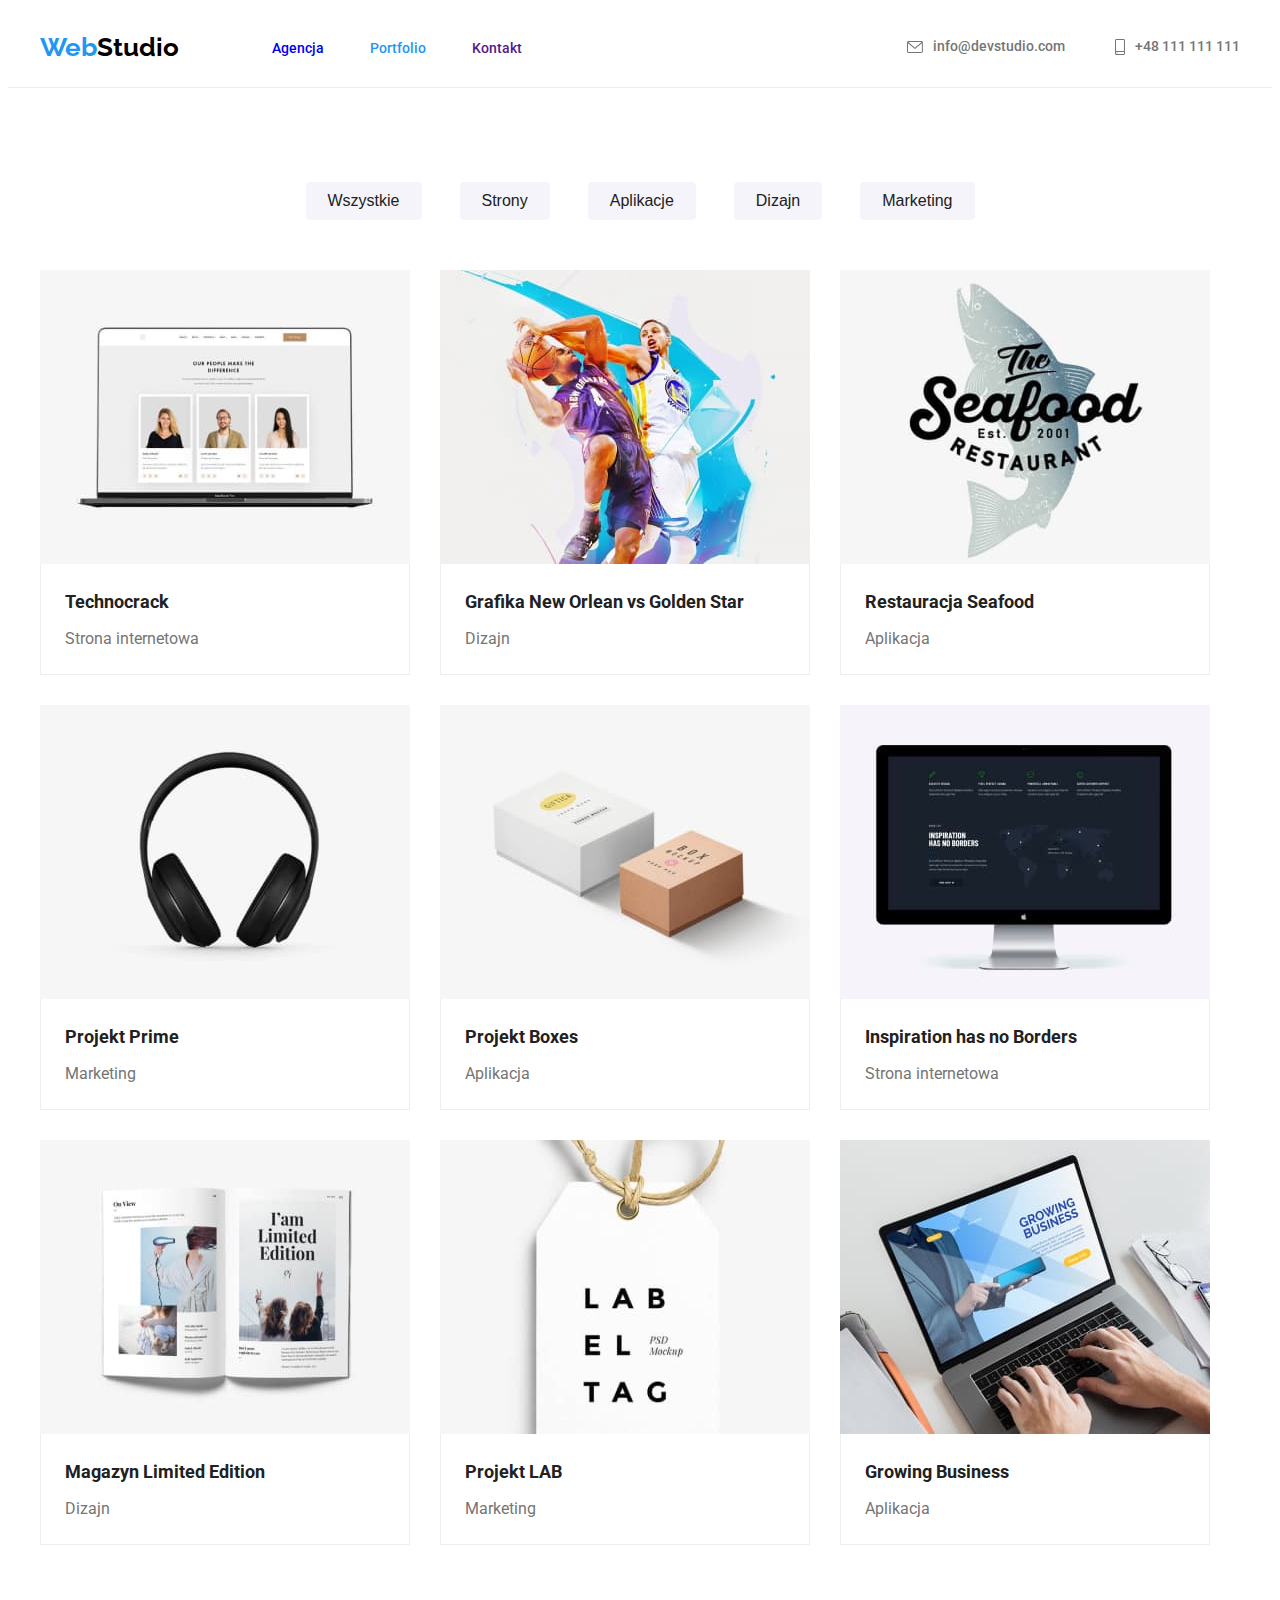
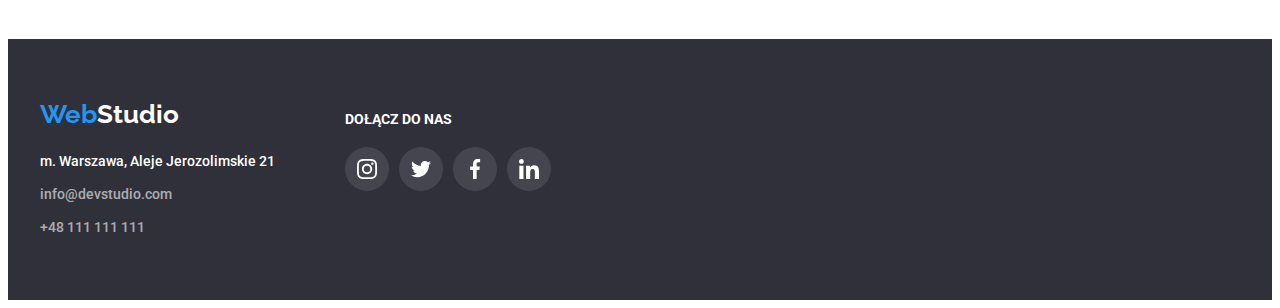
==== portfolio.html @ 4ce4a79e "hw5 created" ====
<!DOCTYPE html>
<html lang="pl">
  <head>
    <meta charset="UTF-8" />
    <title>Portfolio</title>
    <link rel="preconnect" href="https://fonts.googleapis.com" />
    <link rel="preconnect" href="https://fonts.gstatic.com" crossorigin />
    <link
      href="https://fonts.googleapis.com/css2?family=Raleway:wght@700&family=Roboto:wght@400;500;700;900&display=swap"
      rel="stylesheet"
    />

    <link
      rel="stylesheet"
      href="https://cdnjs.cloudflare.com/ajax/libs/modern-normalize/1.1.0/modern-normalize.min.css"
      integrity="sha512-wpPYUAdjBVSE4KJnH1VR1HeZfpl1ub8YT/NKx4PuQ5NmX2tKuGu6U/JRp5y+Y8XG2tV+wKQpNHVUX03MfMFn9Q=="
      crossorigin="anonymous"
      referrerpolicy="no-referrer"
    />

    <link rel="stylesheet" href="./css/styles.css" />
  </head>
  <body>
    <header class="header">
      <div class="container flex">
        <a class="link logo" href="./index.html">
          <span class="logo-blue">Web</span>Studio
        </a>
        <nav class="nav-menu">
          <ul class="list flex">
            <li><a class="link" href="./index.html">Agencja</a></li>
            <li>
              <a class="link active" href="./portfolio.html">Portfolio</a>
            </li>
            <li><a class="link" href="">Kontakt</a></li>
          </ul>
        </nav>
        <div class="contacts">
          <ul class="list flex">
            <li>
              <a class="link contact flex" href="mailto:info@devstudio.com"
                ><svg class="icon" height="12px" width="16px">
                  <use href="./images/icons.svg#icon-envelope"></use>
                </svg>
                <div>info@devstudio.com</div>
              </a>
            </li>
            <li>
              <a class="link contact flex" href="tel:+48111111111"
                ><svg class="icon" height="16px" width="10px">
                  <use href="./images/icons.svg#icon-smartphone"></use>
                </svg>
                <div>+48 111 111 111</div>
              </a>
            </li>
          </ul>
        </div>
      </div>
    </header>
    <main class="portfolio">
      <section class="filter section">
        <div class="container">
          <ul class="list flex">
            <li class="list-item">
              <button class="button" type="button">Wszystkie</button>
            </li>
            <li class="list-item">
              <button class="button" type="button">Strony</button>
            </li>
            <li class="list-item">
              <button class="button" type="button">Aplikacje</button>
            </li>
            <li class="list-item">
              <button class="button" type="button">Dizajn</button>
            </li>
            <li class="list-item">
              <button class="button" type="button">Marketing</button>
            </li>
          </ul>
        </div>
      </section>
      <section class="examples section">
        <div class="container">
          <ul class="list flex">
            <li class="example-card">
              <img
                class="example-img"
                src="images/technocrack-image.jpg"
                alt="picture of a web page on a pc"
                width="370"
                height="294"
              />
              <div class="img-description">
                <h2 class="heading">Technocrack</h2>
                <p class="txt-gray">Strona internetowa</p>
              </div>
            </li>
            <li class="example-card">
              <img
                class="example-img"
                src="images/new-orlean-image.jpg"
                alt="picture two basketball players"
                width="370"
                height="294"
              />
              <div class="img-description">
                <h2 class="heading">Grafika New Orlean vs Golden Star</h2>
                <p class="txt-gray">Dizajn</p>
              </div>
            </li>
            <li class="example-card">
              <img
                class="example-img"
                src="images/restaurant-seafood-image.jpg"
                alt="picture of a seafood restaurand logo"
                width="370"
                height="294"
              />
              <div class="img-description">
                <h2 class="heading">Restauracja Seafood</h2>
                <p class="txt-gray">Aplikacja</p>
              </div>
            </li>
            <li class="example-card">
              <img
                class="example-img"
                src="images/project-prime-image.jpg"
                alt="picture of headphones"
                width="370"
                height="294"
              />
              <div class="img-description">
                <h2 class="heading">Projekt Prime</h2>
                <p class="txt-gray">Marketing</p>
              </div>
            </li>
            <li class="example-card">
              <img
                class="example-img"
                src="images/project-boxes-image.jpg"
                alt="picture of two boxes"
                width="370"
                height="294"
              />
              <div class="img-description">
                <h2 class="heading">Projekt Boxes</h2>
                <p class="txt-gray">Aplikacja</p>
              </div>
            </li>
            <li class="example-card">
              <img
                class="example-img"
                src="images/inspiration-image.jpg"
                alt="website displayed on a computer screen"
                width="370"
                height="294"
              />
              <div class="img-description">
                <h2 class="heading">Inspiration has no Borders</h2>
                <p class="txt-gray">Strona internetowa</p>
              </div>
            </li>
            <li class="example-card">
              <img
                class="example-img"
                src="images/magazine-image.jpg"
                alt="picture of a magazine"
                width="370"
                height="294"
              />
              <div class="img-description">
                <h2 class="heading">Magazyn Limited Edition</h2>
                <p class="txt-gray">Dizajn</p>
              </div>
            </li>
            <li class="example-card">
              <img
                class="example-img"
                src="images/project-lab-image.jpg"
                alt="label tag design"
                width="370"
                height="294"
              />
              <div class="img-description">
                <h2 class="heading">Projekt LAB</h2>
                <p class="txt-gray">Marketing</p>
              </div>
            </li>
            <li class="example-card">
              <img
                class="example-img"
                src="images/growing-business-image.jpg"
                alt="picture of a person working on a computer"
                width="370"
                height="294"
              />
              <div class="img-description">
                <h2 class="heading">Growing Business</h2>
                <p class="txt-gray">Aplikacja</p>
              </div>
            </li>
          </ul>
        </div>
      </section>
    </main>
    <footer class="footer">
      <div class="container flex">
        <div class="company-info"><a class="link logo footer" href="./index.html">
          <span class="logo-blue">Web</span>Studio
        </a>
        <address class="address">
          <ul class="list">
            <li class="list-item">m. Warszawa, Aleje Jerozolimskie 21</li>
            <li class="list-item">
              <a class="link" href="mailto:info@devstudio.com"
                >info@devstudio.com</a
              >
            </li>
            <li class="list-item">
              <a class="link" href="tel:+48111111111">+48 111 111 111</a>
            </li>
          </div>
          <div class="socials">
            <h2 class="heading">DOŁĄCZ DO NAS</h2>
            <div class="flex"><a class="link socials-icon" href=""><svg class="icon" width="20px" height="20px">
              <use href="./images/icons.svg#icon-instagram"></use>
            </svg></a><a class="link socials-icon" href=""><svg class="icon" width="20px" height="20px">
              <use href="./images/icons.svg#icon-twitter"></use>
            </svg></a><a class="link socials-icon" href=""><svg class="icon" width="20px" height="20px">
              <use href="./images/icons.svg#icon-facebook"></use>
            </svg></a><a class="link socials-icon" href=""><svg class="icon" width="20px" height="20px">
              <use href="./images/icons.svg#icon-linkedin"></use>
            </svg></a></div>
          </div>
          </ul>
        </address>
      </div>
    </footer>
  </body>
</html>
---- css/styles.css ----
:root {
    --primary-text-color: #212121;
    --secondary-text-color: #757575;
    --tertiary-text-color: #ffffff;
    --primary-brand-color: #2196F3;
    --secondary-brand-color: #F5F4FA;
    --tertiary-brand-color: #000000;
    --quaternary-brand-color: #AFB1B8;
    --primary-bgrd-color: #2F303A;
    --secondary-bgrd-color: #F5F4FA;
    --tertiary-bgrd-color: #ECECEC;
    --quaternary-bgrd-color: #EEEEEE;
    --quinary-bgrd-color: rgba(255, 255, 255, 10%)
}
    
/* global */

body {
    font-family: Roboto, sans-serif;
    color: var(--primary-text-color);
}

/* buttons and links*/

.link {
    text-decoration: none;
    font-size: 14px;
    font-weight: 500;
    line-height: 1.14;
}

.address {
    text-decoration: none;
    font-size: 14px;
    font-weight: 500;
    font-style: normal;
    line-height: 1.71;
}

.address .link {
    line-height: 1.71;
}

.link.active {
    color: var(--primary-brand-color);
}

.link.contact {
    color: var(--secondary-text-color);
}

.link.logo,
.link.logo:visited {
    font-family: Raleway, sans-serif;
    font-weight: 700;
    font-size: 26px;
    color: var(--tertiary-brand-color);
    line-height: 1.19;
}

.link.logo.footer {
    color: var(--tertiary-text-color);
}

.logo-blue,
.logo-blue:visited {
    color: var(--primary-brand-color);
}

.list {
    list-style-type: none;
}

.button {
    cursor: pointer;
    font-size: 16px;
    font-weight: 700;
    background-color: var(--primary-brand-color);
    color: var(--tertiary-text-color);
    border: 0px;
    line-height: 1.88;
}


.list .button {
    font-weight: 500;
    background-color: var(--secondary-brand-color);
    color: var(--primary-text-color);
    line-height: 1.63;
    padding: 6px 22px 6px 22px;
    border-radius: 4px;;

}

.list .button:hover,
.list .button:focus {
    font-weight: 500;
    background-color: var(--primary-brand-color);
    color: var(--tertiary-text-color);
    box-shadow: 0px 2px 2px 0px rgba(0, 0, 0, 0.12), 0px 1px 2px 0px rgba(0, 0, 0, 0.18), 0px 3px 1px 0px rgba(0, 0, 0, 0.1);
}

.address li {
    color: var(--tertiary-text-color);
}

.address .link {
    color: var(--tertiary-text-color);
    opacity: 60%;
}

.link:hover,
.link:focus {
    color: var(--primary-brand-color);
}



/* font styles and colors */

.headline .heading {
    font-size: 44px;
    line-height: 1.36;
    font-weight: 900;
    color: var(--tertiary-text-color);
}

.about .heading {
    font-size: 14px;
    line-height: 1.14;
}

.what-we-do .heading {
    font-size: 36px;
    line-height: 1.17;
}

.our-team .heading,
.our-clients .heading {
    font-size: 36px;
    line-height: 1.17;
}

.our-team .list .heading {
    font-size: 16px;
    line-height: 1.19;
    font-weight: 500;
}

.examples .heading {
    font-size: 18px;
    line-height: 2;
}

.about .txt-gray {
    font-size: 14px;
    line-height: 1.71;
    color: var(--secondary-text-color);
}

.our-team .txt-gray {
    line-height: 1.19;
    color: var(--secondary-text-color);
}

.examples .txt-gray {
    line-height: 1.88;
    color: var(--secondary-text-color);
}

.headline .heading {
    letter-spacing: 0.06em;
}

.footer .heading {
    font-size: 14px;
    color: var(--tertiary-text-color);
}

/* background colors */

.headline {
    background-color: var(--primary-bgrd-color);
    background-image: url('../images/headline-background-image.jpg'), linear-gradient(to bottom, #662F303A, #662F303A);
    background-size: 1600px;
    background-repeat: no-repeat;
    background-position: center;
}

.our-team {
    background-color: var(--secondary-bgrd-color);
}

.footer {
    background-color: var(--primary-bgrd-color);
}

/* geometry */

p {
    margin: 0px;
}

.section {
    padding: 94px 0px 94px 0px;
}

.footer ul {
    padding: 0px;
    margin: 0px;
}

.container {
width: 1200px;
margin: 0 auto;
padding: 0px 15px;
}

.flex {
    display: flex;
    padding: 0px;
}

.list.flex {
    margin: 0 auto;
}

.headline,
.agency h2 {
    text-align: center;
}

.header {
    border-bottom: 1px solid var(--tertiary-bgrd-color);
    padding: 24px 0px;
}

.header .flex {
    align-items: center;
    gap: 93px;
}

.heading {
    margin: 0 auto;
}

.filter .flex {
    justify-content: center;
}

.filter .list-item {
    margin: 0px 4px 0px 4px;
}

.filter .list-item:first-child {
    margin-left: 0px;
}

.filter .list-item:last-child {
    margin-right: 0px;
}

.examples {
    padding-top: 34px;
}

.filter {
    padding-bottom: 16px;
}

.portfolio .flex {
    flex-wrap: wrap;
    gap: 30px;
}

.img-description {
    border-width: 0px 1px 1px 1px;
    border-color: var(--quaternary-bgrd-color);
    border-style: solid;
}

.agency .icon,
.example-img,
.team-img {
    display: block;
}

.headline .container {
    padding: 106px 252px 106px 252px;
}

.headline .button {
    margin-top: 30px;
    padding: 10px 41px 10px 42px;
    border-radius: 4px;
}

.about .heading {
    margin-bottom: 10px;
}

.about .flex {
    justify-content: space-between;
    gap: 30px;
}

.what-we-do.section {
    padding-top: 0px;
}

.what-we-do .flex,
.our-team .flex {
    justify-content: space-between;
}

.what-we-do .heading {
    margin-bottom: 50px;
}

.our-team .heading {
    margin-bottom: 50px;
}

.team-card {
    text-align: center;
    background-color: var(--tertiary-text-color);
    border-radius: 0px 0px 4px 4px;
    padding: 0px 0px 30px 0px;
    box-shadow: 0px 1px 3px 0px rgba(0, 0, 0, 0.12), 0px 1px 1px 0px rgba(0, 0, 0, 0.14), 0px 2px 1px 0px rgba(0, 0, 0, 0.2);
}

.team-img {
    margin-bottom: 30px;
}

.team-card .heading {
    margin-bottom: 10px;
}

.nav-menu {
    flex: 1;
}

.nav-menu .flex {
    gap: 46px;
}

.contacts .flex {
    justify-content: space-between;
    gap: 50px;
}

.footer .container {
    padding: 60px 15px;
}

.footer .address {
    margin-top: 20px;
}

.footer .list-item:not(:last-child) {
    margin-bottom: 9px;
}

.examples .img-description {
    padding: 20px 24px;
}

.examples .heading {
    margin-bottom: 4px;
}

.our-clients .flex {
    justify-content: center;
    gap: 30px;
}

.client-logo {
    padding: 15px 31px;
    border: 1px solid var(--quaternary-brand-color);
    border-radius: 4px;
}

.client-logo:hover,
.client-logo:focus {
    padding: 15px 31px;
    border: 1px solid var(--primary-brand-color);
    border-radius: 4px;
}

.our-clients .heading {
    margin-bottom: 50px;
}

.our-clients .icon {
    fill: var(--quaternary-brand-color);
}

.our-clients .icon:hover,
.our-clients .icon:focus {
    fill: var(--primary-brand-color);
}

.header .icon {
    margin-right: 10px;
}

.header .link {
    fill: var(--secondary-text-color);
}
.header .link:hover,
.header .link:focus {
     fill: var(--primary-brand-color);
}

.contact.flex {
    gap: 0px;
    align-items: center;
}

.icon-card {
    background-color: var(--secondary-brand-color);
    border-radius: 4px;
    padding: 25px 100px;
    margin-bottom: 30px;
}

.about .icon {
    fill: red;
}

.our-team .socials {
    padding: 16px 32px 0px;
}

.our-team .socials-icon {
    padding: 12px;
    fill: var(--quaternary-brand-color);
}

.footer .socials-icon {
    padding: 12px;
    fill: var(--tertiary-text-color);
    background-color: var(--quinary-bgrd-color);
    border-radius: 50%;
}

.socials-icon:hover,
.socials-icon:focus {
    background-color: var(--primary-brand-color);
    border-radius: 50%;
    fill: var(--tertiary-text-color);
}

.footer .socials .flex {
    justify-content: flex-start;
    gap: 10px;
}

.footer > .flex {
    gap: 70px;
}

.footer .heading {
    padding: 12px 0px 20px;
}

.example-card:hover {
    box-shadow: 1px 4px 6px 0px rgba(0, 0, 0, 0.16), 0px 4px 4px 0px rgba(0, 0, 0, 0.06), 0px 1px 1px 0px rgba(0, 0, 0, 0.12);
}

.icon {
    display: block;
}
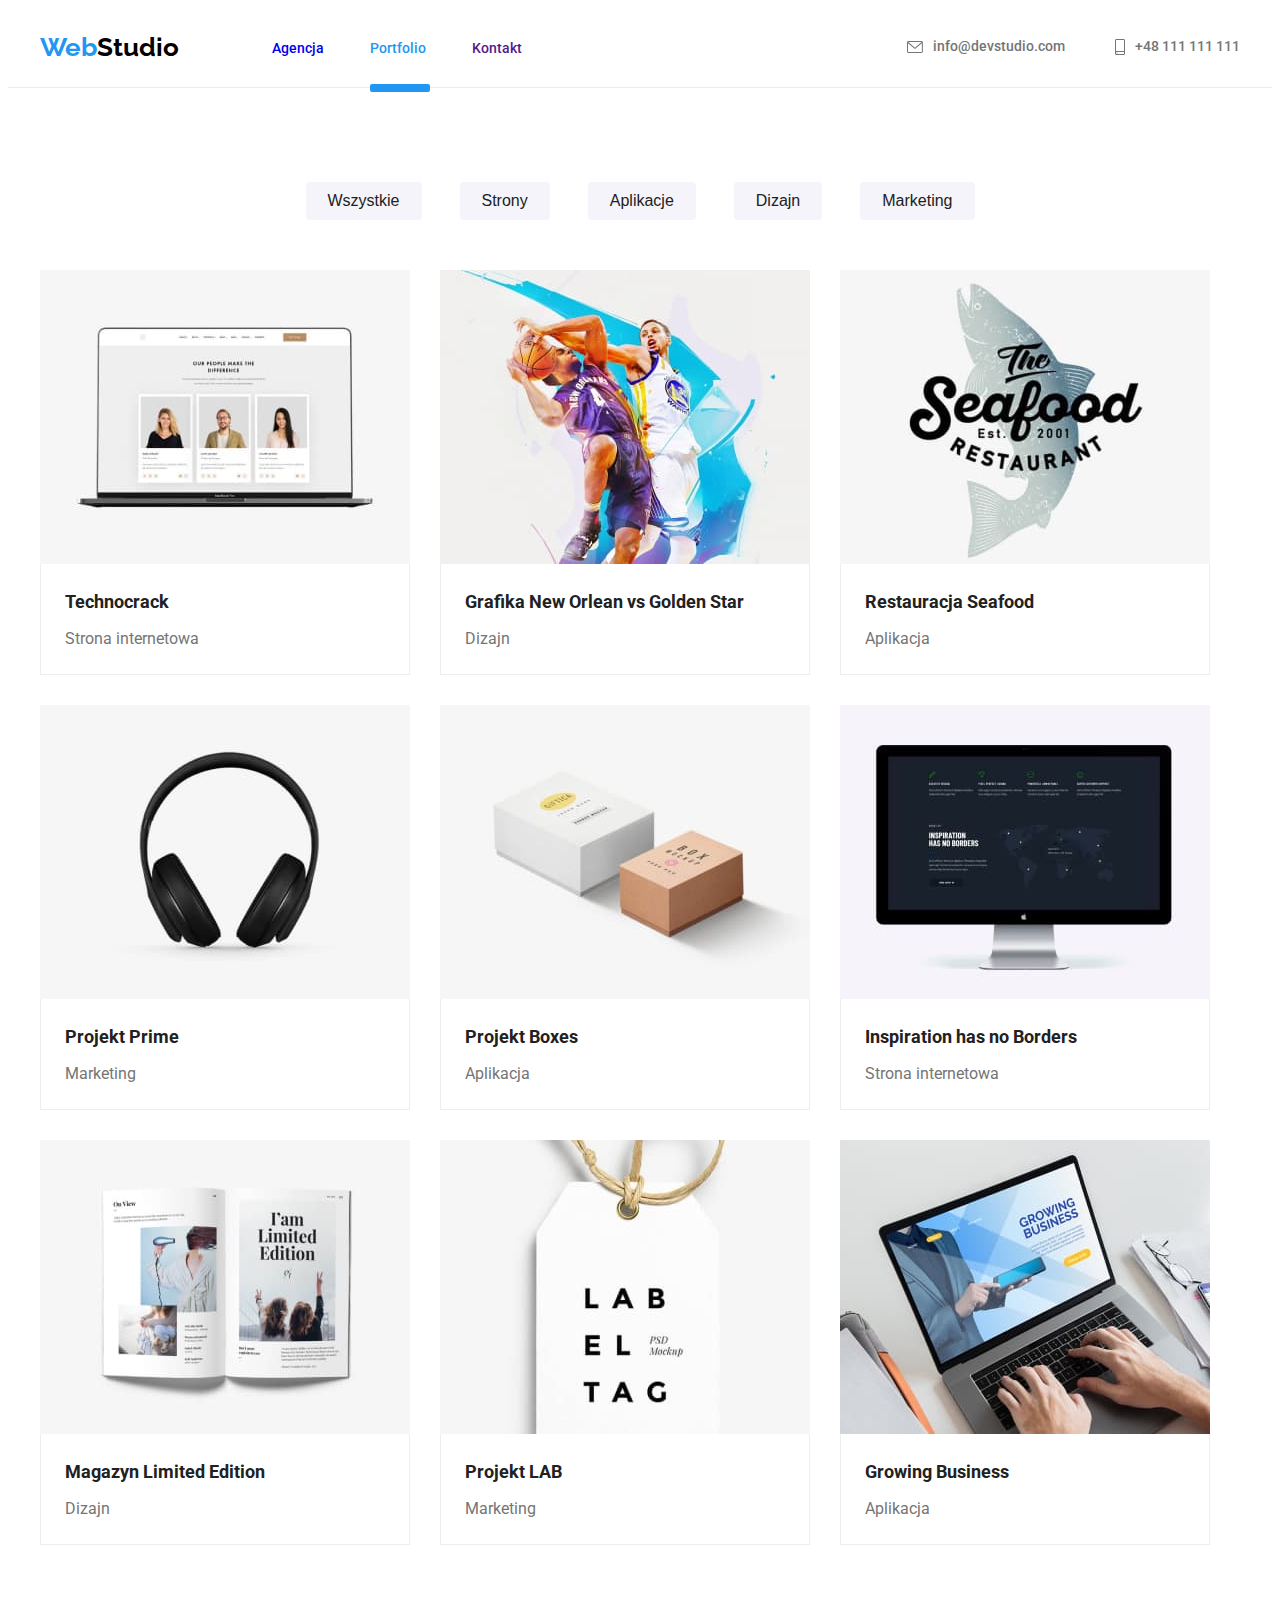
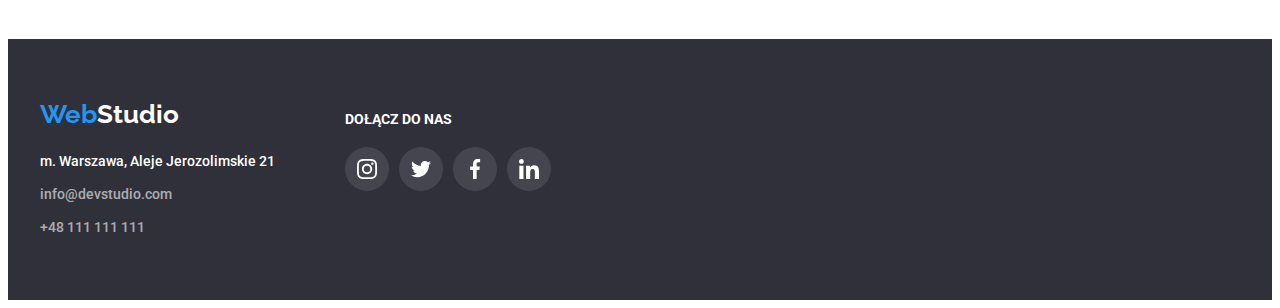
==== commit 248035b1: "active page underline added" ====
--- a/portfolio.html
+++ b/portfolio.html
@@ -236,5 +236,6 @@
         </address>
       </div>
     </footer>
+    <script src="./js/modal.js"></script>
   </body>
 </html>
--- a/css/styles.css
+++ b/css/styles.css
@@ -43,6 +43,20 @@
 
 .link.active {
     color: var(--primary-brand-color);
+    position: relative;
+}
+
+.link.active::after {
+    content: "";
+    display: inline-block;
+    width: 100%;
+    height:4px;
+    background-color: var(--primary-brand-color);
+    border: 2px solid var(--primary-brand-color);
+    border-radius: 2px;
+    position: absolute;
+    top: 44px;
+    left: 0px;
 }
 
 .link.contact {
@@ -341,6 +355,10 @@
     flex: 1;
 }
 
+.nav-menu .list-item {
+    display: block;
+}
+
 .nav-menu .flex {
     gap: 46px;
 }
@@ -471,4 +489,5 @@
 
 .icon {
     display: block;
-}+}
+
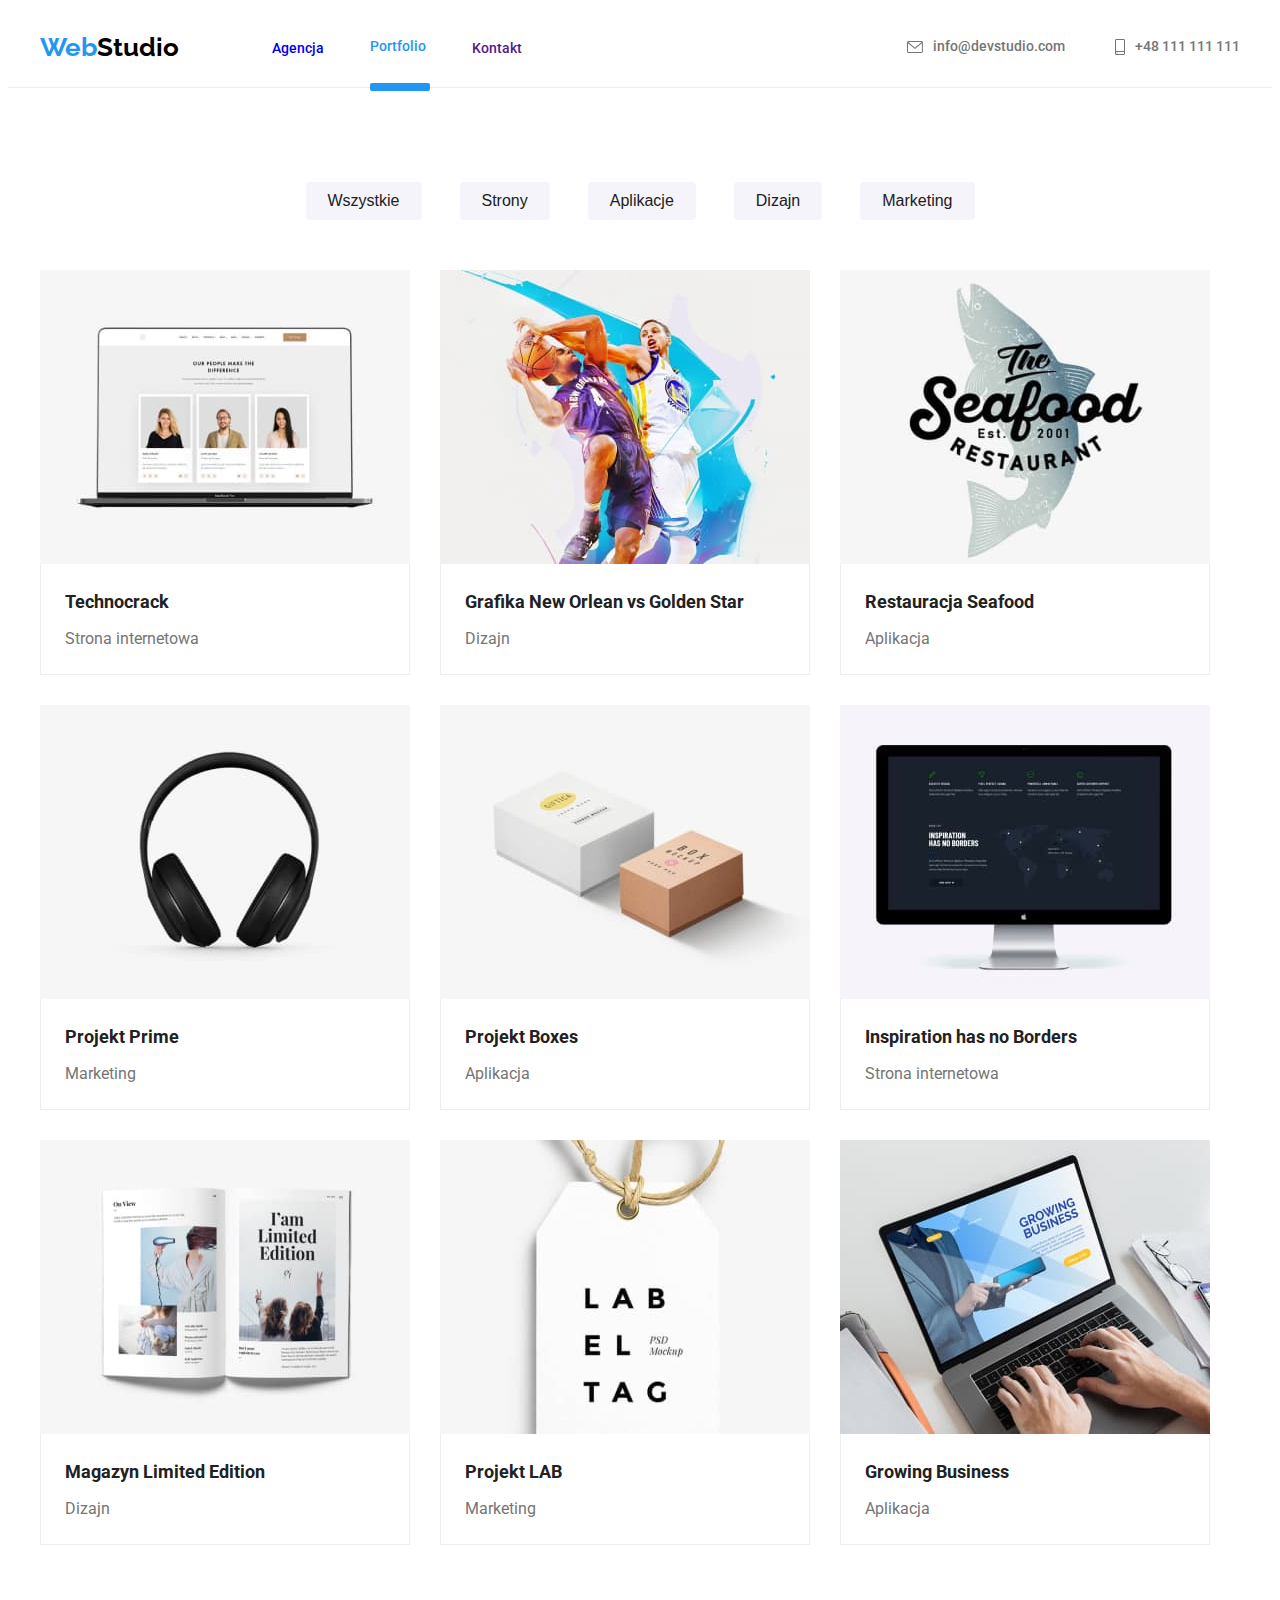
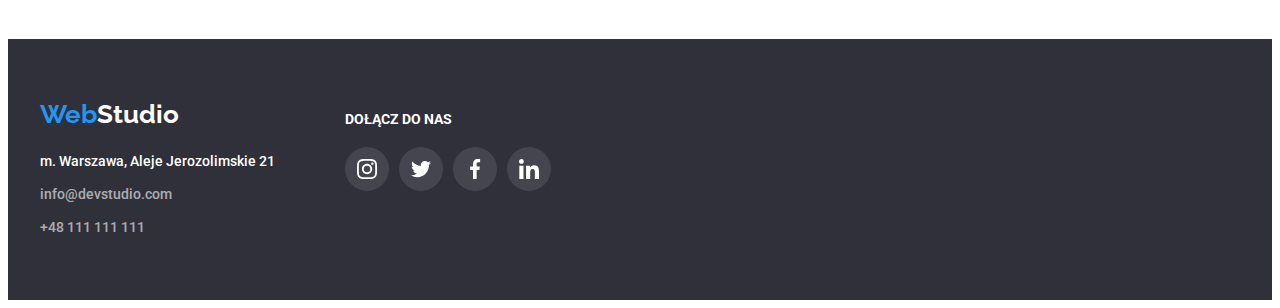
==== commit 33b3a4bf: "card overlay added" ====
--- a/portfolio.html
+++ b/portfolio.html
@@ -83,117 +83,189 @@
         <div class="container">
           <ul class="list flex">
             <li class="example-card">
-              <img
-                class="example-img"
-                src="images/technocrack-image.jpg"
-                alt="picture of a web page on a pc"
-                width="370"
-                height="294"
-              />
+              <div class="box">
+                <img
+                  class="example-img"
+                  src="images/technocrack-image.jpg"
+                  alt="picture of a web page on a pc"
+                  width="370"
+                  height="294"
+                />
+                <div class="overlay">
+                  Technocrack jest popularną platformą wykorzystywaną do
+                  rozpowszechniania koronawirusa. Firmy wykorzystują tę
+                  platformę do celów szpiegowskich i ataków na niezabezpieczone
+                  serwery konkurencji
+                </div>
+              </div>
               <div class="img-description">
                 <h2 class="heading">Technocrack</h2>
                 <p class="txt-gray">Strona internetowa</p>
               </div>
             </li>
             <li class="example-card">
-              <img
-                class="example-img"
-                src="images/new-orlean-image.jpg"
-                alt="picture two basketball players"
-                width="370"
-                height="294"
-              />
+              <div class="box">
+                <img
+                  class="example-img"
+                  src="images/new-orlean-image.jpg"
+                  alt="picture two basketball players"
+                  width="370"
+                  height="294"
+                />
+                <div class="overlay">
+                  Technocrack jest popularną platformą wykorzystywaną do
+                  rozpowszechniania koronawirusa. Firmy wykorzystują tę
+                  platformę do celów szpiegowskich i ataków na niezabezpieczone
+                  serwery konkurencji
+                </div>
+              </div>
               <div class="img-description">
                 <h2 class="heading">Grafika New Orlean vs Golden Star</h2>
                 <p class="txt-gray">Dizajn</p>
               </div>
             </li>
             <li class="example-card">
-              <img
-                class="example-img"
-                src="images/restaurant-seafood-image.jpg"
-                alt="picture of a seafood restaurand logo"
-                width="370"
-                height="294"
-              />
+              <div class="box">
+                <img
+                  class="example-img"
+                  src="images/restaurant-seafood-image.jpg"
+                  alt="picture of a seafood restaurand logo"
+                  width="370"
+                  height="294"
+                />
+                <div class="overlay">
+                  Technocrack jest popularną platformą wykorzystywaną do
+                  rozpowszechniania koronawirusa. Firmy wykorzystują tę
+                  platformę do celów szpiegowskich i ataków na niezabezpieczone
+                  serwery konkurencji
+                </div>
+              </div>
               <div class="img-description">
                 <h2 class="heading">Restauracja Seafood</h2>
                 <p class="txt-gray">Aplikacja</p>
               </div>
             </li>
             <li class="example-card">
-              <img
-                class="example-img"
-                src="images/project-prime-image.jpg"
-                alt="picture of headphones"
-                width="370"
-                height="294"
-              />
+              <div class="box">
+                <img
+                  class="example-img"
+                  src="images/project-prime-image.jpg"
+                  alt="picture of headphones"
+                  width="370"
+                  height="294"
+                />
+                <div class="overlay">
+                  Technocrack jest popularną platformą wykorzystywaną do
+                  rozpowszechniania koronawirusa. Firmy wykorzystują tę
+                  platformę do celów szpiegowskich i ataków na niezabezpieczone
+                  serwery konkurencji
+                </div>
+              </div>
               <div class="img-description">
                 <h2 class="heading">Projekt Prime</h2>
                 <p class="txt-gray">Marketing</p>
               </div>
             </li>
             <li class="example-card">
-              <img
-                class="example-img"
-                src="images/project-boxes-image.jpg"
-                alt="picture of two boxes"
-                width="370"
-                height="294"
-              />
+              <div class="box">
+                <img
+                  class="example-img"
+                  src="images/project-boxes-image.jpg"
+                  alt="picture of two boxes"
+                  width="370"
+                  height="294"
+                />
+                <div class="overlay">
+                  Technocrack jest popularną platformą wykorzystywaną do
+                  rozpowszechniania koronawirusa. Firmy wykorzystują tę
+                  platformę do celów szpiegowskich i ataków na niezabezpieczone
+                  serwery konkurencji
+                </div>
+              </div>
               <div class="img-description">
                 <h2 class="heading">Projekt Boxes</h2>
                 <p class="txt-gray">Aplikacja</p>
               </div>
             </li>
             <li class="example-card">
-              <img
-                class="example-img"
-                src="images/inspiration-image.jpg"
-                alt="website displayed on a computer screen"
-                width="370"
-                height="294"
-              />
+              <div class="box">
+                <img
+                  class="example-img"
+                  src="images/inspiration-image.jpg"
+                  alt="website displayed on a computer screen"
+                  width="370"
+                  height="294"
+                />
+                <div class="overlay">
+                  Technocrack jest popularną platformą wykorzystywaną do
+                  rozpowszechniania koronawirusa. Firmy wykorzystują tę
+                  platformę do celów szpiegowskich i ataków na niezabezpieczone
+                  serwery konkurencji
+                </div>
+              </div>
               <div class="img-description">
                 <h2 class="heading">Inspiration has no Borders</h2>
                 <p class="txt-gray">Strona internetowa</p>
               </div>
             </li>
             <li class="example-card">
-              <img
-                class="example-img"
-                src="images/magazine-image.jpg"
-                alt="picture of a magazine"
-                width="370"
-                height="294"
-              />
+              <div class="box">
+                <img
+                  class="example-img"
+                  src="images/magazine-image.jpg"
+                  alt="picture of a magazine"
+                  width="370"
+                  height="294"
+                />
+                <div class="overlay">
+                  Technocrack jest popularną platformą wykorzystywaną do
+                  rozpowszechniania koronawirusa. Firmy wykorzystują tę
+                  platformę do celów szpiegowskich i ataków na niezabezpieczone
+                  serwery konkurencji
+                </div>
+              </div>
               <div class="img-description">
                 <h2 class="heading">Magazyn Limited Edition</h2>
                 <p class="txt-gray">Dizajn</p>
               </div>
             </li>
             <li class="example-card">
-              <img
-                class="example-img"
-                src="images/project-lab-image.jpg"
-                alt="label tag design"
-                width="370"
-                height="294"
-              />
+              <div class="box">
+                <img
+                  class="example-img"
+                  src="images/project-lab-image.jpg"
+                  alt="label tag design"
+                  width="370"
+                  height="294"
+                />
+                <div class="overlay">
+                  Technocrack jest popularną platformą wykorzystywaną do
+                  rozpowszechniania koronawirusa. Firmy wykorzystują tę
+                  platformę do celów szpiegowskich i ataków na niezabezpieczone
+                  serwery konkurencji
+                </div>
+              </div>
               <div class="img-description">
                 <h2 class="heading">Projekt LAB</h2>
                 <p class="txt-gray">Marketing</p>
               </div>
             </li>
             <li class="example-card">
-              <img
-                class="example-img"
-                src="images/growing-business-image.jpg"
-                alt="picture of a person working on a computer"
-                width="370"
-                height="294"
-              />
+              <div class="box">
+                <img
+                  class="example-img"
+                  src="images/growing-business-image.jpg"
+                  alt="picture of a person working on a computer"
+                  width="370"
+                  height="294"
+                />
+                <div class="overlay">
+                  Technocrack jest popularną platformą wykorzystywaną do
+                  rozpowszechniania koronawirusa. Firmy wykorzystują tę
+                  platformę do celów szpiegowskich i ataków na niezabezpieczone
+                  serwery konkurencji
+                </div>
+              </div>
               <div class="img-description">
                 <h2 class="heading">Growing Business</h2>
                 <p class="txt-gray">Aplikacja</p>
@@ -205,35 +277,42 @@
     </main>
     <footer class="footer">
       <div class="container flex">
-        <div class="company-info"><a class="link logo footer" href="./index.html">
-          <span class="logo-blue">Web</span>Studio
-        </a>
-        <address class="address">
-          <ul class="list">
-            <li class="list-item">m. Warszawa, Aleje Jerozolimskie 21</li>
-            <li class="list-item">
-              <a class="link" href="mailto:info@devstudio.com"
-                >info@devstudio.com</a
-              >
-            </li>
-            <li class="list-item">
-              <a class="link" href="tel:+48111111111">+48 111 111 111</a>
-            </li>
+        <div class="company-info">
+          <a class="link logo footer" href="./index.html">
+            <span class="logo-blue">Web</span>Studio
+          </a>
+          <address class="address">
+            <ul class="list">
+              <li class="list-item">m. Warszawa, Aleje Jerozolimskie 21</li>
+              <li class="list-item">
+                <a class="link" href="mailto:info@devstudio.com"
+                  >info@devstudio.com</a
+                >
+              </li>
+              <li class="list-item">
+                <a class="link" href="tel:+48111111111">+48 111 111 111</a>
+              </li>
+            </ul>
+          </address>
+        </div>
+        <div class="socials">
+          <h2 class="heading">DOŁĄCZ DO NAS</h2>
+          <div class="flex">
+            <a class="link socials-icon" href=""
+              ><svg class="icon" width="20px" height="20px">
+                <use href="./images/icons.svg#icon-instagram"></use></svg></a
+            ><a class="link socials-icon" href=""
+              ><svg class="icon" width="20px" height="20px">
+                <use href="./images/icons.svg#icon-twitter"></use></svg></a
+            ><a class="link socials-icon" href=""
+              ><svg class="icon" width="20px" height="20px">
+                <use href="./images/icons.svg#icon-facebook"></use></svg></a
+            ><a class="link socials-icon" href=""
+              ><svg class="icon" width="20px" height="20px">
+                <use href="./images/icons.svg#icon-linkedin"></use></svg
+            ></a>
           </div>
-          <div class="socials">
-            <h2 class="heading">DOŁĄCZ DO NAS</h2>
-            <div class="flex"><a class="link socials-icon" href=""><svg class="icon" width="20px" height="20px">
-              <use href="./images/icons.svg#icon-instagram"></use>
-            </svg></a><a class="link socials-icon" href=""><svg class="icon" width="20px" height="20px">
-              <use href="./images/icons.svg#icon-twitter"></use>
-            </svg></a><a class="link socials-icon" href=""><svg class="icon" width="20px" height="20px">
-              <use href="./images/icons.svg#icon-facebook"></use>
-            </svg></a><a class="link socials-icon" href=""><svg class="icon" width="20px" height="20px">
-              <use href="./images/icons.svg#icon-linkedin"></use>
-            </svg></a></div>
-          </div>
-          </ul>
-        </address>
+        </div>
       </div>
     </footer>
     <script src="./js/modal.js"></script>
--- a/css/styles.css
+++ b/css/styles.css
@@ -43,6 +43,7 @@
 
 .link.active {
     color: var(--primary-brand-color);
+    display: block;
     position: relative;
 }
 
@@ -423,7 +424,8 @@
     margin-right: 10px;
 }
 
-.header .link {
+.header .link,
+.header .link:visited {
     fill: var(--secondary-text-color);
 }
 .header .link:hover,
@@ -491,3 +493,45 @@
     display: block;
 }
 
+.what-we-do .thumb {
+    position: relative;
+}
+
+.what-we-do .label {
+    position: absolute;
+    margin: 0px;
+    padding: 27px 0px;
+    width: 100%;
+    text-align: center;
+    font-weight: 700;
+    font-size: 14px;
+    color: var(--tertiary-text-color);
+    background: rgba(47, 48, 58, 0.8);
+    bottom: 0px;
+    letter-spacing: 0.03em;
+}
+
+.example-card .box{
+    position: relative;
+    overflow: hidden;
+}
+
+.example-card .overlay {
+    position: absolute;
+    width: 100%;
+    height: 100%;
+    top: 0px;
+    left: 0px;
+    background-color: var(--primary-brand-color);
+    opacity: 90%;
+    padding: 49px 45px 49px 24px;
+    font-size: 18px;
+    line-height: 1.56;
+    color: var(--tertiary-text-color);
+    transform: translateY(100%);
+    transition: transform 250ms cubic-bezier(0.4, 0, 0.2, 1);
+}
+
+.example-card:hover .overlay {
+    transform: translateY(0);
+}
